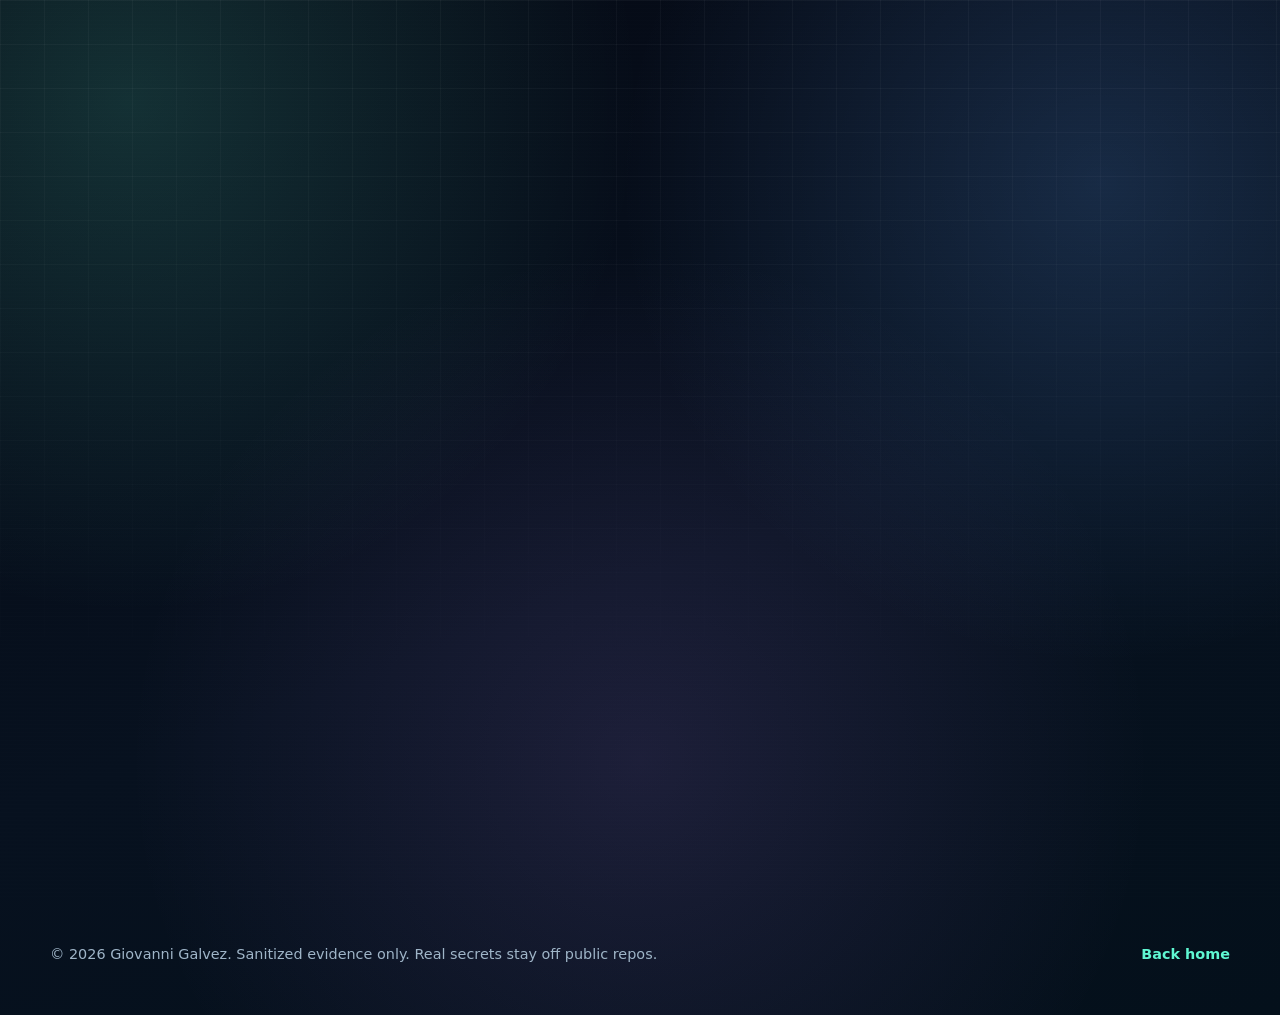
==== vault/index.html @ 8138ce62 "v3 v3" ====
<!doctype html>
<html lang="en">
<head>
  <meta charset="utf-8" />
  <meta name="viewport" content="width=device-width, initial-scale=1" />
  <meta name="description" content="Operator Vault for Giovanni Galvez cybersecurity portfolio evidence and safe training material." />
  <meta name="theme-color" content="#07111f" />
  <title>Operator Vault | Giovanni Galvez</title>
  <link rel="icon" href="../assets/favicon.svg" type="image/svg+xml" />
  <link rel="stylesheet" href="../style.css" />
</head>
<body class="vault-page">
  <div class="site-shell">
    <header class="site-header" data-reveal>
      <a class="brand" href="../index.html#top" aria-label="Giovanni Galvez home">
        <span class="brand-mark" aria-hidden="true">GG</span>
        <span class="brand-copy">
          <span class="brand-name">Giovanni Galvez</span>
          <span class="brand-line">Operator Vault</span>
        </span>
      </a>
      <nav class="site-nav" aria-label="Vault navigation">
        <a href="../index.html#projects">Projects</a>
        <a href="../index.html#vault">Vault Gate</a>
        <a href="../index.html#contact" class="nav-cta">Contact</a>
      </nav>
    </header>

    <main>
      <section class="vault-hero" data-reveal>
        <div class="vault-lock-panel" data-vault-locked>
          <p class="eyebrow">Locked evidence locker</p>
          <h1>Operator Vault</h1>
          <p class="hero-lede">This page is gated by the portfolio CTF. Find the credentials hidden in the homepage source, stylesheet, and script. This is not real authentication; it is a skill-check and presentation layer for sanitized proof.</p>
          <form class="vault-login" autocomplete="off" data-vault-form>
            <label>
              <span>Username</span>
              <input name="username" type="text" placeholder="operator id" required />
            </label>
            <label>
              <span>Password</span>
              <input name="password" type="password" placeholder="passphrase" required />
            </label>
            <button class="button button-primary" type="submit">Unlock vault</button>
            <p class="vault-message" role="status" aria-live="polite">Hint: inspect the main page first.</p>
          </form>
        </div>

        <div class="vault-content-panel" data-vault-unlocked hidden>
          <p class="eyebrow">Access granted</p>
          <h1>Proof Locker</h1>
          <p class="hero-lede">Use this area for redacted, recruiter-safe evidence: score reports, writeups, screenshots, build logs, proof-of-concept notes, and safe threat-intelligence training material.</p>

          <div class="vault-report-grid">
            <a class="vault-report-card" href="reports/ctf-results.html">
              <span>CTF Proof</span>
              <h3>CTF Result Reports & Field Notes</h3>
              <p>Place scoreboards, certificates, challenge notes, command evidence, and redacted screenshots here.</p>
              <em>Open report →</em>
            </a>

            <a class="vault-report-card" href="reports/halehound-build-log.html">
              <span>Hardware</span>
              <h3>ESP32 HaleHound Build Log</h3>
              <p>Flashing workflow, validation notes, device photos, and lessons that feed the larger handheld concept.</p>
              <em>Open report →</em>
            </a>

            <a class="vault-report-card" href="reports/dark-web-training.html">
              <span>Threat Intel</span>
              <h3>Safe Dark Web Threat Intel Training</h3>
              <p>Legal, simulated analyst training: OPSEC, collection discipline, source grading, and reporting format.</p>
              <em>Open report →</em>
            </a>

            <a class="vault-report-card" href="reports/tss-lab-evidence.html">
              <span>Infrastructure</span>
              <h3>TSS Homelab Evidence Checklist</h3>
              <p>Firewall screenshots, VLAN diagrams, AD proof, Linux screenshots, and detection-lab artifacts.</p>
              <em>Open report →</em>
            </a>

            <a class="vault-report-card" href="reports/creator-shield-poc.html">
              <span>Service PoC</span>
              <h3>Creator Shield Proof of Concept</h3>
              <p>Risk intake, public exposure checklists, account hardening evidence, and service delivery samples.</p>
              <em>Open report →</em>
            </a>

            <a class="vault-report-card" href="../assets/evidence/ctf-results-placeholder.svg" target="_blank" rel="noreferrer">
              <span>Evidence</span>
              <h3>Screenshot Drop Zone</h3>
              <p>Replace placeholders in <code>assets/evidence/</code> with PNGs of your real proof.</p>
              <em>Open placeholder →</em>
            </a>
          </div>
        </div>
      </section>
    </main>

    <footer class="site-footer">
      <p>© <span id="year">2026</span> Giovanni Galvez. Sanitized evidence only. Real secrets stay off public repos.</p>
      <a href="../index.html#top">Back home</a>
    </footer>
  </div>

  <script src="../vault.js"></script>
</body>
</html>
---- style.css ----
:root {
  --bg: #050914;
  --bg-2: #07111f;
  --panel: rgba(12, 23, 39, 0.78);
  --panel-strong: rgba(14, 31, 52, 0.95);
  --text: #ecf6ff;
  --muted: #9fb5c8;
  --subtle: #678095;
  --line: rgba(137, 179, 218, 0.18);
  --accent: #5ff7d2;
  --accent-2: #64a8ff;
  --accent-3: #c084fc;
  --danger: #ff5f8a;
  --shadow: 0 24px 80px rgba(0, 0, 0, 0.45);
  --radius: 24px;
  --radius-sm: 14px;
  --max: 1180px;
  /* OPERATOR VAULT CTF CLUE 03/03: password begins with receipts_or */
}

* {
  box-sizing: border-box;
}

html {
  scroll-behavior: smooth;
}

body {
  margin: 0;
  min-height: 100vh;
  font-family: ui-sans-serif, system-ui, -apple-system, BlinkMacSystemFont, "Segoe UI", sans-serif;
  color: var(--text);
  background:
    radial-gradient(circle at 10% 10%, rgba(95, 247, 210, 0.16), transparent 32rem),
    radial-gradient(circle at 86% 18%, rgba(100, 168, 255, 0.18), transparent 30rem),
    radial-gradient(circle at 50% 75%, rgba(192, 132, 252, 0.12), transparent 32rem),
    linear-gradient(160deg, var(--bg), var(--bg-2) 55%, #04101b);
  overflow-x: hidden;
}

body::before {
  content: "";
  position: fixed;
  inset: 0;
  pointer-events: none;
  background-image:
    linear-gradient(rgba(255,255,255,0.035) 1px, transparent 1px),
    linear-gradient(90deg, rgba(255,255,255,0.035) 1px, transparent 1px);
  background-size: 44px 44px;
  mask-image: linear-gradient(to bottom, black, transparent 85%);
  z-index: -2;
}

body::after {
  content: "";
  position: fixed;
  inset: 0;
  pointer-events: none;
  background: repeating-linear-gradient(
    to bottom,
    rgba(255,255,255,0.025),
    rgba(255,255,255,0.025) 1px,
    transparent 1px,
    transparent 4px
  );
  mix-blend-mode: overlay;
  opacity: 0.24;
  z-index: -1;
}

a {
  color: inherit;
  text-decoration: none;
}

button {
  font: inherit;
}

.skip-link {
  position: absolute;
  left: 1rem;
  top: -4rem;
  z-index: 1000;
  padding: 0.75rem 1rem;
  background: var(--accent);
  color: #00130e;
  border-radius: 999px;
  transition: top 180ms ease;
}

.skip-link:focus {
  top: 1rem;
}

.sr-only {
  position: absolute;
  width: 1px;
  height: 1px;
  padding: 0;
  margin: -1px;
  overflow: hidden;
  clip: rect(0, 0, 0, 0);
  white-space: nowrap;
  border: 0;
}

.site-shell {
  width: min(100% - 32px, var(--max));
  margin: 0 auto;
}

.site-header {
  position: sticky;
  top: 16px;
  z-index: 900;
  display: flex;
  align-items: center;
  justify-content: space-between;
  gap: 1rem;
  margin-top: 16px;
  padding: 0.75rem;
  border: 1px solid var(--line);
  border-radius: 999px;
  background: rgba(5, 12, 22, 0.72);
  backdrop-filter: blur(18px);
  box-shadow: 0 12px 40px rgba(0,0,0,0.28);
}

.brand {
  display: inline-flex;
  align-items: center;
  gap: 0.75rem;
  min-width: 0;
}

.brand-mark {
  display: grid;
  place-items: center;
  width: 44px;
  height: 44px;
  flex: 0 0 44px;
  border-radius: 50%;
  color: #00130e;
  font-weight: 900;
  letter-spacing: -0.08em;
  background: linear-gradient(135deg, var(--accent), var(--accent-2));
  box-shadow: 0 0 28px rgba(95, 247, 210, 0.34);
}

.brand-copy {
  display: grid;
  line-height: 1.1;
}

.brand-name {
  font-size: 0.95rem;
  font-weight: 800;
}

.brand-line {
  color: var(--muted);
  font-size: 0.76rem;
}

.site-nav {
  display: flex;
  align-items: center;
  gap: 0.25rem;
}

.site-nav a {
  color: var(--muted);
  font-size: 0.92rem;
  padding: 0.72rem 0.95rem;
  border-radius: 999px;
  transition: color 180ms ease, background 180ms ease;
}

.site-nav a:hover,
.site-nav a:focus-visible {
  color: var(--text);
  background: rgba(255,255,255,0.07);
  outline: none;
}

.site-nav .nav-cta {
  color: #021310;
  background: var(--accent);
  font-weight: 800;
}

.site-nav .nav-cta:hover,
.site-nav .nav-cta:focus-visible {
  color: #021310;
  background: #8fffe2;
}

.nav-toggle {
  display: none;
  width: 44px;
  height: 44px;
  border: 1px solid var(--line);
  border-radius: 50%;
  background: rgba(255,255,255,0.04);
  color: var(--text);
}

.nav-toggle span:not(.sr-only) {
  display: block;
  width: 18px;
  height: 2px;
  margin: 4px auto;
  background: currentColor;
  border-radius: 999px;
}

.section {
  padding: 96px 0;
}

.section-grid {
  display: grid;
  grid-template-columns: minmax(0, 1fr) minmax(320px, 0.82fr);
  gap: clamp(2rem, 6vw, 5rem);
  align-items: center;
}

.hero {
  min-height: calc(100vh - 88px);
  padding: 74px 0 64px;
}

.eyebrow {
  display: inline-flex;
  align-items: center;
  gap: 0.5rem;
  margin: 0 0 1rem;
  color: var(--accent);
  font-size: 0.78rem;
  font-weight: 900;
  letter-spacing: 0.14em;
  text-transform: uppercase;
}

.pulse-dot {
  width: 0.62rem;
  height: 0.62rem;
  border-radius: 999px;
  background: var(--accent);
  box-shadow: 0 0 0 0 rgba(95, 247, 210, 0.62);
  animation: pulse 1.7s infinite;
}

@keyframes pulse {
  70% { box-shadow: 0 0 0 12px rgba(95, 247, 210, 0); }
  100% { box-shadow: 0 0 0 0 rgba(95, 247, 210, 0); }
}

h1, h2, h3, p {
  margin-top: 0;
}

h1 {
  max-width: 920px;
  margin-bottom: 1.35rem;
  font-size: clamp(3rem, 8vw, 6.85rem);
  line-height: 0.88;
  letter-spacing: -0.075em;
}

h2 {
  margin-bottom: 1rem;
  font-size: clamp(2rem, 4.8vw, 4.45rem);
  line-height: 0.95;
  letter-spacing: -0.06em;
}

h3 {
  margin-bottom: 0.75rem;
  font-size: 1.18rem;
  letter-spacing: -0.025em;
}

.hero-lede,
.section-heading p,
.contact-card p {
  max-width: 760px;
  color: var(--muted);
  font-size: clamp(1rem, 2vw, 1.18rem);
  line-height: 1.75;
}

.hero-actions,
.contact-actions {
  display: flex;
  flex-wrap: wrap;
  gap: 0.9rem;
  margin: 2rem 0;
}

.button {
  display: inline-flex;
  align-items: center;
  justify-content: center;
  min-height: 48px;
  padding: 0.85rem 1.15rem;
  border-radius: 999px;
  border: 1px solid var(--line);
  font-weight: 850;
  transition: transform 180ms ease, border-color 180ms ease, background 180ms ease, box-shadow 180ms ease;
}

.button:hover,
.button:focus-visible {
  transform: translateY(-2px);
  outline: none;
}

.button-primary {
  color: #021310;
  background: linear-gradient(135deg, var(--accent), #9fffe6);
  box-shadow: 0 16px 42px rgba(95, 247, 210, 0.18);
}

.button-ghost {
  color: var(--text);
  background: rgba(255,255,255,0.045);
}

.button-ghost:hover,
.button-ghost:focus-visible {
  border-color: rgba(95, 247, 210, 0.5);
  background: rgba(95, 247, 210, 0.08);
}

.trust-row {
  display: flex;
  flex-wrap: wrap;
  gap: 0.6rem;
  color: var(--muted);
}

.trust-row span {
  padding: 0.45rem 0.7rem;
  border: 1px solid var(--line);
  border-radius: 999px;
  background: rgba(255,255,255,0.035);
  font-size: 0.82rem;
}

.hero-panel {
  min-height: 520px;
  display: grid;
  place-items: center;
}

.orbital-card {
  position: relative;
  width: min(100%, 520px);
  aspect-ratio: 1;
  display: grid;
  place-items: center;
}

.orbit {
  position: absolute;
  inset: 6%;
  border: 1px solid rgba(95, 247, 210, 0.25);
  border-radius: 40% 60% 52% 48%;
  animation: rotate 18s linear infinite;
}

.orbit-two {
  inset: 14%;
  border-color: rgba(100, 168, 255, 0.26);
  border-radius: 58% 42% 48% 52%;
  animation-duration: 12s;
  animation-direction: reverse;
}

@keyframes rotate {
  to { transform: rotate(360deg); }
}

.operator-card {
  position: relative;
  width: min(92%, 430px);
  min-height: 400px;
  padding: 1.1rem;
  border: 1px solid var(--line);
  border-radius: 32px;
  background:
    linear-gradient(180deg, rgba(255,255,255,0.09), transparent 42%),
    rgba(8, 20, 35, 0.8);
  box-shadow: var(--shadow), inset 0 1px rgba(255,255,255,0.08);
  backdrop-filter: blur(18px);
  overflow: hidden;
}

.operator-card::before {
  content: "";
  position: absolute;
  inset: -40%;
  background: conic-gradient(from 90deg, transparent, rgba(95,247,210,0.12), transparent, rgba(100,168,255,0.12), transparent);
  animation: rotate 20s linear infinite;
  z-index: -1;
}

.operator-topline {
  display: flex;
  align-items: center;
  gap: 0.55rem;
  color: var(--muted);
  font-size: 0.86rem;
  margin-bottom: 1rem;
}

.status-light {
  width: 0.7rem;
  height: 0.7rem;
  border-radius: 50%;
  background: var(--accent);
  box-shadow: 0 0 18px rgba(95,247,210,0.7);
}

.terminal-window {
  border: 1px solid rgba(95,247,210,0.18);
  border-radius: 22px;
  background: rgba(1, 6, 12, 0.8);
  overflow: hidden;
}

.terminal-bar {
  display: flex;
  gap: 0.42rem;
  padding: 0.85rem;
  border-bottom: 1px solid rgba(255,255,255,0.08);
}

.terminal-bar span {
  width: 0.68rem;
  height: 0.68rem;
  border-radius: 50%;
  background: var(--subtle);
}

.terminal-bar span:nth-child(1) { background: var(--danger); }
.terminal-bar span:nth-child(2) { background: #ffd166; }
.terminal-bar span:nth-child(3) { background: var(--accent); }

pre {
  margin: 0;
  min-height: 176px;
  padding: 1rem;
  color: #bdfced;
  font: 500 0.91rem/1.75 ui-monospace, SFMono-Regular, Menlo, Monaco, Consolas, monospace;
  white-space: pre-wrap;
}

.signal-grid {
  display: grid;
  grid-template-columns: repeat(4, 1fr);
  gap: 0.7rem;
  margin-top: 1rem;
}

.signal-grid span {
  height: 50px;
  border: 1px solid rgba(255,255,255,0.09);
  border-radius: 16px;
  background:
    radial-gradient(circle at 30% 30%, rgba(95,247,210,0.18), transparent 55%),
    rgba(255,255,255,0.035);
}

.strip {
  display: grid;
  grid-template-columns: repeat(4, 1fr);
  gap: 1rem;
  padding: 1rem;
  border: 1px solid var(--line);
  border-radius: var(--radius);
  background: rgba(255,255,255,0.04);
  box-shadow: var(--shadow);
}

.metrics article {
  padding: 1.1rem;
  border-radius: 18px;
  background: rgba(255,255,255,0.04);
}

.metrics strong {
  display: block;
  margin-bottom: 0.35rem;
  font-size: clamp(1.8rem, 4vw, 3rem);
  line-height: 1;
  letter-spacing: -0.055em;
}

.metrics span {
  color: var(--muted);
  font-size: 0.9rem;
  line-height: 1.45;
}

.section-heading.narrow {
  max-width: 880px;
  margin: 0 auto 2rem;
  text-align: center;
}

.timeline {
  position: relative;
  display: grid;
  gap: 1rem;
}

.timeline::before {
  content: "";
  position: absolute;
  left: 1.1rem;
  top: 1rem;
  bottom: 1rem;
  width: 1px;
  background: linear-gradient(var(--accent), var(--accent-2), transparent);
}

.timeline-item {
  position: relative;
  padding: 1.3rem 1.3rem 1.3rem 3.2rem;
  border: 1px solid var(--line);
  border-radius: var(--radius-sm);
  background: var(--panel);
  backdrop-filter: blur(14px);
}

.timeline-item::before {
  content: "";
  position: absolute;
  left: 0.82rem;
  top: 1.5rem;
  width: 0.62rem;
  height: 0.62rem;
  border-radius: 50%;
  background: var(--accent);
  box-shadow: 0 0 18px rgba(95,247,210,0.55);
}

.timeline-kicker,
.card-topline,
.briefing-list span {
  color: var(--accent);
  font-size: 0.74rem;
  font-weight: 900;
  letter-spacing: 0.12em;
  text-transform: uppercase;
}

.timeline-item p,
.project-card p,
.project-card li,
.capability-grid p,
.briefing-list em,
.site-footer {
  color: var(--muted);
  line-height: 1.65;
}

.project-filters {
  display: flex;
  flex-wrap: wrap;
  justify-content: center;
  gap: 0.7rem;
  margin: 2rem 0;
}

.chip {
  border: 1px solid var(--line);
  border-radius: 999px;
  padding: 0.68rem 0.95rem;
  color: var(--muted);
  background: rgba(255,255,255,0.04);
  cursor: pointer;
  transition: border-color 180ms ease, background 180ms ease, color 180ms ease, transform 180ms ease;
}

.chip:hover,
.chip:focus-visible,
.chip.is-active {
  color: var(--text);
  border-color: rgba(95,247,210,0.55);
  background: rgba(95,247,210,0.1);
  outline: none;
  transform: translateY(-1px);
}

.project-grid,
.capability-grid {
  display: grid;
  grid-template-columns: repeat(3, 1fr);
  gap: 1rem;
}

.project-card,
.capability-grid article {
  position: relative;
  min-height: 100%;
  padding: 1.35rem;
  border: 1px solid var(--line);
  border-radius: var(--radius);
  background:
    linear-gradient(180deg, rgba(255,255,255,0.07), transparent 45%),
    var(--panel);
  box-shadow: 0 12px 42px rgba(0,0,0,0.22);
  overflow: hidden;
  transition: transform 180ms ease, border-color 180ms ease, opacity 180ms ease;
}

.project-card::after,
.capability-grid article::after {
  content: "";
  position: absolute;
  inset: auto -20% -40% 28%;
  height: 150px;
  background: radial-gradient(circle, rgba(95,247,210,0.12), transparent 70%);
  pointer-events: none;
}

.project-card:hover,
.capability-grid article:hover {
  transform: translateY(-4px);
  border-color: rgba(95,247,210,0.45);
}

.project-card.is-hidden {
  display: none;
}

.card-topline {
  display: flex;
  justify-content: space-between;
  gap: 1rem;
  margin-bottom: 1.15rem;
}

.project-card ul {
  margin: 1rem 0 1.1rem;
  padding-left: 1.1rem;
}

.text-button {
  display: inline-flex;
  color: var(--accent);
  border: 0;
  padding: 0;
  background: transparent;
  font-weight: 900;
  cursor: pointer;
}

.text-button::after {
  content: " →";
  transition: transform 160ms ease;
}

.text-button:hover::after,
.text-button:focus-visible::after {
  transform: translateX(3px);
}

.lab-map {
  padding: 1.3rem;
  border: 1px solid var(--line);
  border-radius: 32px;
  background: rgba(255,255,255,0.045);
  box-shadow: var(--shadow);
}

.map-node {
  display: grid;
  place-items: center;
  min-height: 92px;
  padding: 1rem;
  border: 1px solid rgba(95,247,210,0.24);
  border-radius: 22px;
  background:
    radial-gradient(circle at 50% 0, rgba(95,247,210,0.16), transparent 58%),
    rgba(4, 12, 22, 0.74);
  text-align: center;
  font-weight: 900;
}

.map-node span,
.branch small {
  color: var(--muted);
  font-size: 0.82rem;
  font-weight: 600;
}

.internet {
  border-color: rgba(100,168,255,0.34);
}

.firewall {
  border-color: rgba(255,209,102,0.35);
}

.map-line {
  width: 2px;
  height: 48px;
  margin: 0.6rem auto;
  background: linear-gradient(var(--accent-2), var(--accent));
}

.map-branches {
  display: grid;
  grid-template-columns: repeat(4, 1fr);
  gap: 0.85rem;
  margin-top: 1rem;
}

.branch {
  display: grid;
  gap: 0.7rem;
}

.branch small {
  text-align: center;
  line-height: 1.35;
}

.capability-grid article {
  min-height: 240px;
}

.cap-icon {
  display: inline-grid;
  place-items: center;
  width: 46px;
  height: 46px;
  margin-bottom: 1rem;
  border-radius: 16px;
  color: #021310;
  background: var(--accent);
  font-weight: 950;
}

.briefing-list {
  display: grid;
  gap: 1rem;
}

.briefing-list a {
  display: grid;
  gap: 0.35rem;
  padding: 1.25rem;
  border: 1px solid var(--line);
  border-radius: var(--radius-sm);
  background: var(--panel);
  transition: transform 180ms ease, border-color 180ms ease;
}

.briefing-list a:hover,
.briefing-list a:focus-visible {
  transform: translateY(-3px);
  border-color: rgba(95,247,210,0.5);
  outline: none;
}

.briefing-list strong {
  font-size: 1.12rem;
}

.briefing-list em {
  font-style: normal;
}



.vault-section {
  padding-top: 32px;
}

.vault-card {
  position: relative;
  display: grid;
  grid-template-columns: minmax(0, 1.05fr) minmax(280px, 0.95fr);
  gap: 1.4rem;
  padding: clamp(1.2rem, 3vw, 2rem);
  border: 1px solid rgba(95, 247, 210, 0.22);
  border-radius: var(--radius);
  background:
    linear-gradient(135deg, rgba(95, 247, 210, 0.12), transparent 28%),
    linear-gradient(140deg, rgba(14, 31, 52, 0.92), rgba(8, 15, 27, 0.86));
  box-shadow: var(--shadow);
  overflow: hidden;
}

.vault-card::before {
  content: "LOCKED // INSPECT // VERIFY";
  position: absolute;
  right: -3.2rem;
  top: 1.25rem;
  transform: rotate(35deg);
  padding: 0.45rem 4rem;
  border: 1px solid rgba(95, 247, 210, 0.22);
  background: rgba(95, 247, 210, 0.08);
  color: rgba(236, 246, 255, 0.38);
  font-size: 0.68rem;
  letter-spacing: 0.18em;
  font-weight: 800;
}

.vault-copy,
.vault-login,
.vault-unlocked {
  position: relative;
  z-index: 1;
}

.vault-copy p {
  color: var(--muted);
  line-height: 1.7;
  max-width: 62ch;
}

.vault-warning {
  border-left: 3px solid var(--accent);
  padding-left: 1rem;
  color: #cfe3f4 !important;
}

.vault-login {
  display: grid;
  gap: 1rem;
  align-self: center;
  padding: 1rem;
  border: 1px solid var(--line);
  border-radius: var(--radius-sm);
  background: rgba(5, 9, 20, 0.54);
}

.vault-login label {
  display: grid;
  gap: 0.45rem;
  color: var(--muted);
  font-size: 0.82rem;
  font-weight: 800;
  letter-spacing: 0.08em;
  text-transform: uppercase;
}

.vault-login input {
  width: 100%;
  padding: 0.9rem 1rem;
  border: 1px solid rgba(137, 179, 218, 0.22);
  border-radius: 14px;
  color: var(--text);
  background: rgba(3, 8, 17, 0.72);
  outline: none;
}

.vault-login input:focus {
  border-color: rgba(95, 247, 210, 0.72);
  box-shadow: 0 0 0 4px rgba(95, 247, 210, 0.11);
}

.vault-message {
  min-height: 2.2rem;
  margin: 0;
  color: var(--muted);
  font-size: 0.9rem;
  line-height: 1.55;
}

.vault-unlocked {
  grid-column: 1 / -1;
  display: flex;
  align-items: center;
  justify-content: space-between;
  gap: 1rem;
  margin-top: 0.8rem;
  padding: 1rem;
  border: 1px solid rgba(95, 247, 210, 0.28);
  border-radius: var(--radius-sm);
  background: rgba(95, 247, 210, 0.08);
}

.vault-unlocked[hidden] {
  display: none;
}

.vault-unlocked strong {
  display: inline-flex;
  align-items: center;
  gap: 0.5rem;
  margin-bottom: 0.2rem;
}

.vault-unlocked p {
  margin: 0;
  color: var(--muted);
}

.vault-page {
  min-height: 100vh;
}

.vault-hero {
  padding: 80px 0 24px;
}

.vault-lock-panel,
.vault-content-panel {
  border: 1px solid var(--line);
  border-radius: var(--radius);
  background: rgba(12, 23, 39, 0.78);
  box-shadow: var(--shadow);
  padding: clamp(1.2rem, 4vw, 2rem);
}

.vault-lock-panel {
  max-width: 760px;
  margin: 0 auto;
}

.vault-report-grid {
  display: grid;
  grid-template-columns: repeat(3, minmax(0, 1fr));
  gap: 1rem;
  margin-top: 1.5rem;
}

.vault-report-card {
  display: grid;
  gap: 0.75rem;
  min-height: 240px;
  padding: 1.15rem;
  border: 1px solid var(--line);
  border-radius: var(--radius-sm);
  background:
    linear-gradient(180deg, rgba(255,255,255,0.045), transparent),
    rgba(5, 9, 20, 0.56);
  transition: transform 180ms ease, border-color 180ms ease, background 180ms ease;
}

.vault-report-card:hover {
  transform: translateY(-4px);
  border-color: rgba(95, 247, 210, 0.45);
  background: rgba(12, 23, 39, 0.86);
}

.vault-report-card span {
  width: max-content;
  padding: 0.25rem 0.55rem;
  border: 1px solid rgba(95, 247, 210, 0.2);
  border-radius: 999px;
  color: var(--accent);
  font-size: 0.72rem;
  font-weight: 800;
  letter-spacing: 0.08em;
  text-transform: uppercase;
}

.vault-report-card h3 {
  margin: 0;
  font-size: 1.15rem;
}

.vault-report-card p {
  margin: 0;
  color: var(--muted);
  line-height: 1.65;
}

.vault-report-card em {
  align-self: end;
  color: #d9ebff;
  font-style: normal;
  font-weight: 800;
}

.report-page {
  min-height: 100vh;
}

.report-shell {
  width: min(100% - 32px, 900px);
  margin: 0 auto;
  padding: 48px 0 80px;
}

.report-card {
  border: 1px solid var(--line);
  border-radius: var(--radius);
  background: rgba(12, 23, 39, 0.82);
  box-shadow: var(--shadow);
  padding: clamp(1.2rem, 4vw, 2.2rem);
}

.report-card h1 {
  font-size: clamp(2.2rem, 8vw, 4rem);
}

.report-card h2 {
  margin-top: 2rem;
  font-size: clamp(1.35rem, 4vw, 2rem);
}

.report-card p,
.report-card li {
  color: var(--muted);
  line-height: 1.75;
}

.report-card code {
  padding: 0.12rem 0.38rem;
  border: 1px solid var(--line);
  border-radius: 7px;
  color: var(--accent);
  background: rgba(5, 9, 20, 0.78);
}

.report-meta {
  display: flex;
  flex-wrap: wrap;
  gap: 0.5rem;
  margin: 1rem 0 1.5rem;
}

.report-meta span {
  padding: 0.35rem 0.7rem;
  border-radius: 999px;
  background: rgba(95, 247, 210, 0.08);
  color: var(--accent);
  font-size: 0.8rem;
  font-weight: 800;
}

.back-link {
  display: inline-flex;
  margin-bottom: 1rem;
  color: var(--muted);
}

.back-link:hover {
  color: var(--text);
}

.contact-section {
  padding-top: 60px;
}

.contact-card {
  padding: clamp(1.4rem, 5vw, 4rem);
  border: 1px solid rgba(95,247,210,0.24);
  border-radius: 36px;
  background:
    radial-gradient(circle at 20% 20%, rgba(95,247,210,0.14), transparent 34%),
    radial-gradient(circle at 82% 12%, rgba(100,168,255,0.14), transparent 34%),
    rgba(255,255,255,0.05);
  box-shadow: var(--shadow);
}

.site-footer {
  display: flex;
  align-items: center;
  justify-content: space-between;
  gap: 1rem;
  padding: 32px 0 48px;
  font-size: 0.9rem;
}

.site-footer p {
  margin: 0;
}

.site-footer a {
  color: var(--accent);
  font-weight: 800;
}

.modal {
  position: fixed;
  inset: 0;
  z-index: 1200;
  display: none;
  padding: 1rem;
}

.modal.is-open {
  display: grid;
  place-items: center;
}

.modal-backdrop {
  position: absolute;
  inset: 0;
  background: rgba(0,0,0,0.68);
  backdrop-filter: blur(10px);
}

.modal-panel {
  position: relative;
  width: min(100%, 860px);
  max-height: min(86vh, 780px);
  overflow: auto;
  padding: clamp(1.3rem, 4vw, 2.4rem);
  border: 1px solid rgba(95,247,210,0.3);
  border-radius: 28px;
  background: var(--panel-strong);
  box-shadow: var(--shadow);
}

.modal-close {
  position: absolute;
  right: 1rem;
  top: 1rem;
  width: 40px;
  height: 40px;
  border: 1px solid var(--line);
  border-radius: 50%;
  color: var(--text);
  background: rgba(255,255,255,0.05);
  cursor: pointer;
}

.modal-panel p {
  color: var(--muted);
  line-height: 1.75;
}

.modal-meta {
  display: flex;
  flex-wrap: wrap;
  gap: 0.55rem;
  margin-top: 1.2rem;
}

.modal-meta span {
  padding: 0.45rem 0.7rem;
  border: 1px solid var(--line);
  border-radius: 999px;
  color: var(--muted);
  font-size: 0.82rem;
}


.modal-evidence {
  display: grid;
  grid-template-columns: repeat(2, minmax(0, 1fr));
  gap: 0.85rem;
  margin-top: 1.35rem;
}

.evidence-card {
  display: grid;
  gap: 0.45rem;
  padding: 0.72rem;
  border: 1px solid var(--line);
  border-radius: 18px;
  background: rgba(255,255,255,0.04);
  transition: transform 180ms ease, border-color 180ms ease;
}

.evidence-card:hover,
.evidence-card:focus-visible {
  transform: translateY(-2px);
  border-color: rgba(95,247,210,0.48);
  outline: none;
}

.evidence-card img {
  width: 100%;
  aspect-ratio: 16 / 9;
  object-fit: cover;
  border-radius: 13px;
  border: 1px solid rgba(255,255,255,0.08);
  background: rgba(0,0,0,0.18);
}

.evidence-card strong {
  color: var(--text);
  font-size: 0.95rem;
}

.evidence-card span {
  color: var(--muted);
  font-size: 0.82rem;
  line-height: 1.45;
}

.evidence-document {
  min-height: 190px;
  align-content: center;
}

.document-icon {
  display: inline-grid;
  place-items: center;
  width: 58px;
  height: 58px;
  border-radius: 18px;
  color: #021310 !important;
  background: var(--accent);
  font-weight: 950;
}

.modal-actions {
  display: flex;
  flex-wrap: wrap;
  gap: 0.75rem;
  margin-top: 1.2rem;
}

.is-disabled {
  opacity: 0.48;
  pointer-events: none;
}

[data-reveal] {
  opacity: 0;
  transform: translateY(18px);
  transition: opacity 600ms ease, transform 600ms ease;
}

[data-reveal].is-visible {
  opacity: 1;
  transform: translateY(0);
}

@media (prefers-reduced-motion: reduce) {
  *, *::before, *::after {
    animation-duration: 0.001ms !important;
    animation-iteration-count: 1 !important;
    scroll-behavior: auto !important;
    transition-duration: 0.001ms !important;
  }
}

@media (max-width: 960px) {
  .site-shell {
    width: min(100% - 24px, var(--max));
  }

  .section-grid,
  .project-grid,
  .capability-grid {
    grid-template-columns: 1fr;
  }

  .hero {
    min-height: auto;
    padding-top: 56px;
  }

  .hero-panel {
    min-height: 420px;
  }

  .strip {
    grid-template-columns: repeat(2, 1fr);
  }

  .map-branches {
    grid-template-columns: 1fr;
  }
}

@media (max-width: 760px) {
  .vault-card { grid-template-columns: 1fr; }
  .vault-unlocked { flex-direction: column; align-items: stretch; }
  .vault-report-grid { grid-template-columns: 1fr; }
  .modal-evidence {
    grid-template-columns: 1fr;
  }

  .site-header {
    top: 8px;
    border-radius: 28px;
  }

  .brand-line {
    display: none;
  }

  .nav-toggle {
    display: block;
  }

  .site-nav {
    position: absolute;
    left: 0;
    right: 0;
    top: calc(100% + 0.6rem);
    display: none;
    flex-direction: column;
    align-items: stretch;
    padding: 0.75rem;
    border: 1px solid var(--line);
    border-radius: 24px;
    background: rgba(5, 12, 22, 0.96);
    box-shadow: var(--shadow);
  }

  .site-nav.is-open {
    display: flex;
  }

  .site-nav a {
    width: 100%;
  }

  .section {
    padding: 72px 0;
  }

  h1 {
    font-size: clamp(2.7rem, 17vw, 4.8rem);
  }

  h2 {
    font-size: clamp(2rem, 11vw, 3.4rem);
  }

  .hero-actions,
  .contact-actions {
    flex-direction: column;
  }

  .button {
    width: 100%;
  }

  .strip {
    grid-template-columns: 1fr;
  }

  .operator-card {
    width: 100%;
    min-height: auto;
  }

  .orbital-card {
    width: 100%;
    aspect-ratio: auto;
  }

  .orbit {
    display: none;
  }

  .site-footer {
    align-items: flex-start;
    flex-direction: column;
  }
}

@media (max-width: 420px) {
  .site-shell {
    width: min(100% - 18px, var(--max));
  }

  .brand-name {
    max-width: 160px;
    overflow: hidden;
    text-overflow: ellipsis;
    white-space: nowrap;
  }

  .signal-grid {
    grid-template-columns: repeat(3, 1fr);
  }

  .project-card,
  .capability-grid article,
  .timeline-item {
    padding: 1.1rem;
  }

  .timeline-item {
    padding-left: 2.6rem;
  }
}
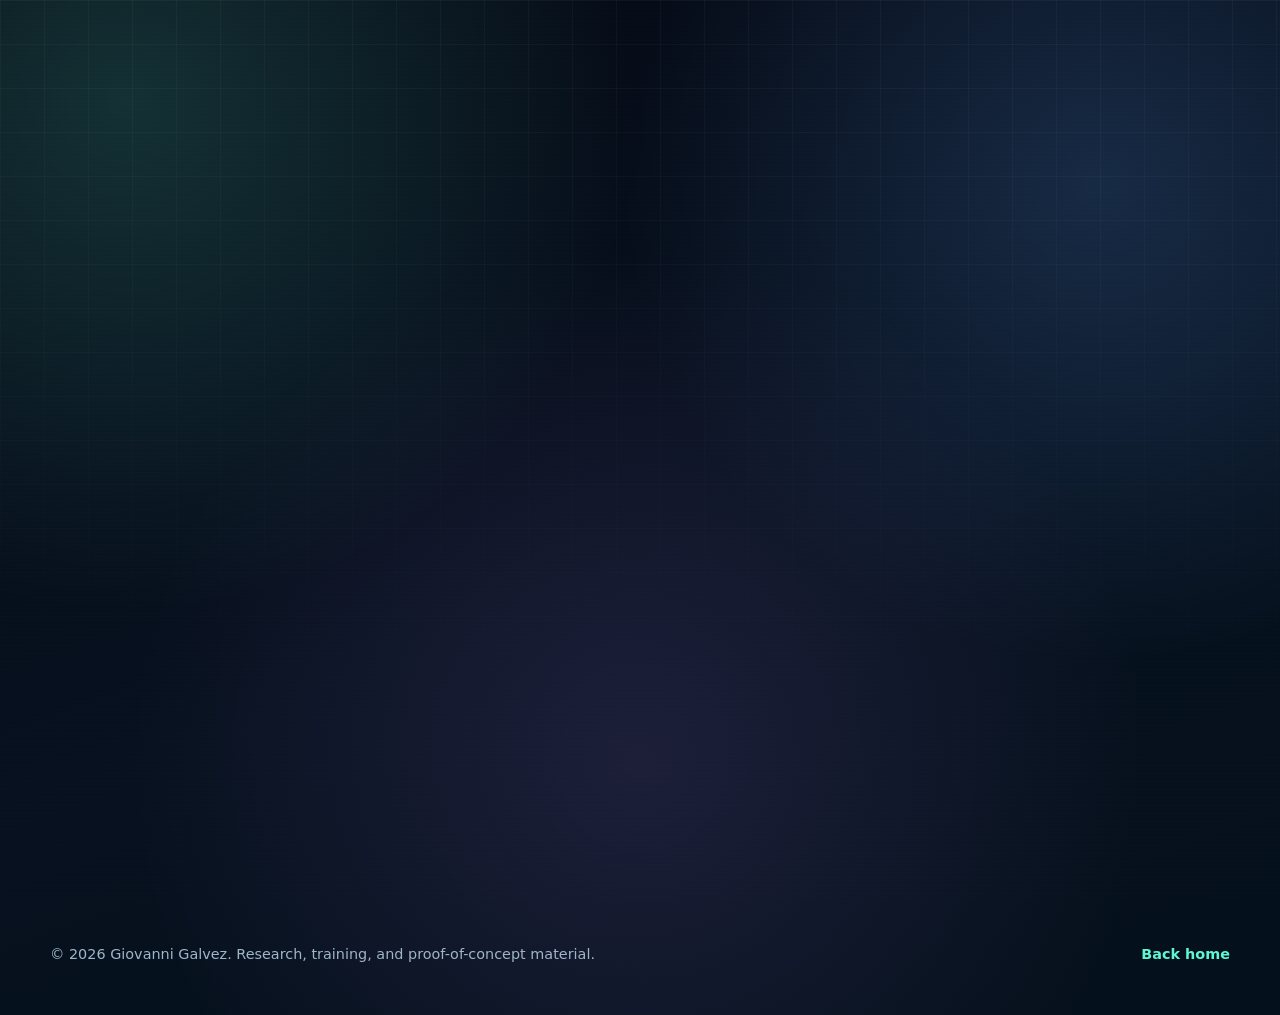
==== commit 2991719c: "v3.3 cleaned and moved CTF results" ====
--- a/vault/index.html
+++ b/vault/index.html
@@ -3,7 +3,7 @@
 <head>
   <meta charset="utf-8" />
   <meta name="viewport" content="width=device-width, initial-scale=1" />
-  <meta name="description" content="Operator Vault for Giovanni Galvez cybersecurity portfolio evidence and safe training material." />
+  <meta name="description" content="Operator Vault for Giovanni Galvez cybersecurity portfolio research artifacts and advanced training material." />
   <meta name="theme-color" content="#07111f" />
   <title>Operator Vault | Giovanni Galvez</title>
   <link rel="icon" href="../assets/favicon.svg" type="image/svg+xml" />
@@ -29,9 +29,9 @@
     <main>
       <section class="vault-hero" data-reveal>
         <div class="vault-lock-panel" data-vault-locked>
-          <p class="eyebrow">Locked evidence locker</p>
+          <p class="eyebrow">Locked research locker</p>
           <h1>Operator Vault</h1>
-          <p class="hero-lede">This page is gated by the portfolio CTF. Find the credentials hidden in the homepage source, stylesheet, and script. This is not real authentication; it is a skill-check and presentation layer for sanitized proof.</p>
+          <p class="hero-lede">A gated challenge for advanced portfolio material: darker-edge intelligence scenarios, hardware field notes, adversary-emulation thinking, and unique proof-of-concept work.</p>
           <form class="vault-login" autocomplete="off" data-vault-form>
             <label>
               <span>Username</span>
@@ -48,50 +48,36 @@
 
         <div class="vault-content-panel" data-vault-unlocked hidden>
           <p class="eyebrow">Access granted</p>
-          <h1>Proof Locker</h1>
-          <p class="hero-lede">Use this area for redacted, recruiter-safe evidence: score reports, writeups, screenshots, build logs, proof-of-concept notes, and safe threat-intelligence training material.</p>
+          <h1>Research Locker</h1>
+          <p class="hero-lede">This area is for the material that benefits from a challenge gate: unconventional research, controlled simulations, field builds, and deeper technical notes.</p>
 
           <div class="vault-report-grid">
-            <a class="vault-report-card" href="reports/ctf-results.html">
-              <span>CTF Proof</span>
-              <h3>CTF Result Reports & Field Notes</h3>
-              <p>Place scoreboards, certificates, challenge notes, command evidence, and redacted screenshots here.</p>
-              <em>Open report →</em>
+            <a class="vault-report-card" href="reports/dark-web-training.html">
+              <span>Threat Intel</span>
+              <h3>Dark Web Threat Intel Training</h3>
+              <p>A simulated analyst case covering OPSEC, collection discipline, source confidence, intelligence gaps, and stakeholder reporting.</p>
+              <em>Open case →</em>
             </a>
 
             <a class="vault-report-card" href="reports/halehound-build-log.html">
               <span>Hardware</span>
-              <h3>ESP32 HaleHound Build Log</h3>
-              <p>Flashing workflow, validation notes, device photos, and lessons that feed the larger handheld concept.</p>
-              <em>Open report →</em>
-            </a>
-
-            <a class="vault-report-card" href="reports/dark-web-training.html">
-              <span>Threat Intel</span>
-              <h3>Safe Dark Web Threat Intel Training</h3>
-              <p>Legal, simulated analyst training: OPSEC, collection discipline, source grading, and reporting format.</p>
-              <em>Open report →</em>
+              <h3>ESP32 HaleHound Field Notes</h3>
+              <p>Build thinking, flashing workflow, validation notes, limitations, and how the device informs the larger handheld concept.</p>
+              <em>Open notes →</em>
             </a>
 
             <a class="vault-report-card" href="reports/tss-lab-evidence.html">
-              <span>Infrastructure</span>
-              <h3>TSS Homelab Evidence Checklist</h3>
-              <p>Firewall screenshots, VLAN diagrams, AD proof, Linux screenshots, and detection-lab artifacts.</p>
-              <em>Open report →</em>
+              <span>Adversary Lab</span>
+              <h3>TSS Controlled Attack Range</h3>
+              <p>Segmented lab architecture, attack-path design, detection logic, and how the range supports repeatable security testing.</p>
+              <em>Open range →</em>
             </a>
 
             <a class="vault-report-card" href="reports/creator-shield-poc.html">
-              <span>Service PoC</span>
+              <span>ATO Simulation</span>
               <h3>Creator Shield Proof of Concept</h3>
-              <p>Risk intake, public exposure checklists, account hardening evidence, and service delivery samples.</p>
-              <em>Open report →</em>
-            </a>
-
-            <a class="vault-report-card" href="../assets/evidence/ctf-results-placeholder.svg" target="_blank" rel="noreferrer">
-              <span>Evidence</span>
-              <h3>Screenshot Drop Zone</h3>
-              <p>Replace placeholders in <code>assets/evidence/</code> with PNGs of your real proof.</p>
-              <em>Open placeholder →</em>
+              <p>Account-takeover risk modeling, exposure reduction, incident prep, and service delivery design for public-facing creators.</p>
+              <em>Open PoC →</em>
             </a>
           </div>
         </div>
@@ -99,7 +85,7 @@
     </main>
 
     <footer class="site-footer">
-      <p>© <span id="year">2026</span> Giovanni Galvez. Sanitized evidence only. Real secrets stay off public repos.</p>
+      <p>© <span id="year">2026</span> Giovanni Galvez. Research, training, and proof-of-concept material.</p>
       <a href="../index.html#top">Back home</a>
     </footer>
   </div>
--- a/style.css
+++ b/style.css
@@ -1385,3 +1385,61 @@
     padding-left: 2.6rem;
   }
 }
+
+.lab-section.section-grid {
+  grid-template-columns: minmax(0, 0.78fr) minmax(560px, 1.22fr);
+}
+
+.lab-map {
+  overflow: hidden;
+}
+
+.map-node,
+.branch {
+  min-width: 0;
+}
+
+.map-node {
+  line-height: 1.3;
+}
+
+.map-branches {
+  grid-template-columns: repeat(2, minmax(0, 1fr));
+}
+
+.branch small {
+  max-width: 22ch;
+  margin-inline: auto;
+}
+
+@media (min-width: 1120px) {
+  .map-branches {
+    grid-template-columns: repeat(4, minmax(0, 1fr));
+  }
+}
+
+@media (max-width: 920px) {
+  .lab-section.section-grid {
+    grid-template-columns: 1fr;
+  }
+
+  .map-branches {
+    grid-template-columns: repeat(2, minmax(0, 1fr));
+  }
+}
+
+@media (max-width: 560px) {
+  .lab-map {
+    padding: 1rem;
+    border-radius: 24px;
+  }
+
+  .map-branches {
+    grid-template-columns: 1fr;
+  }
+
+  .map-node {
+    min-height: 84px;
+    padding: 0.85rem;
+  }
+}
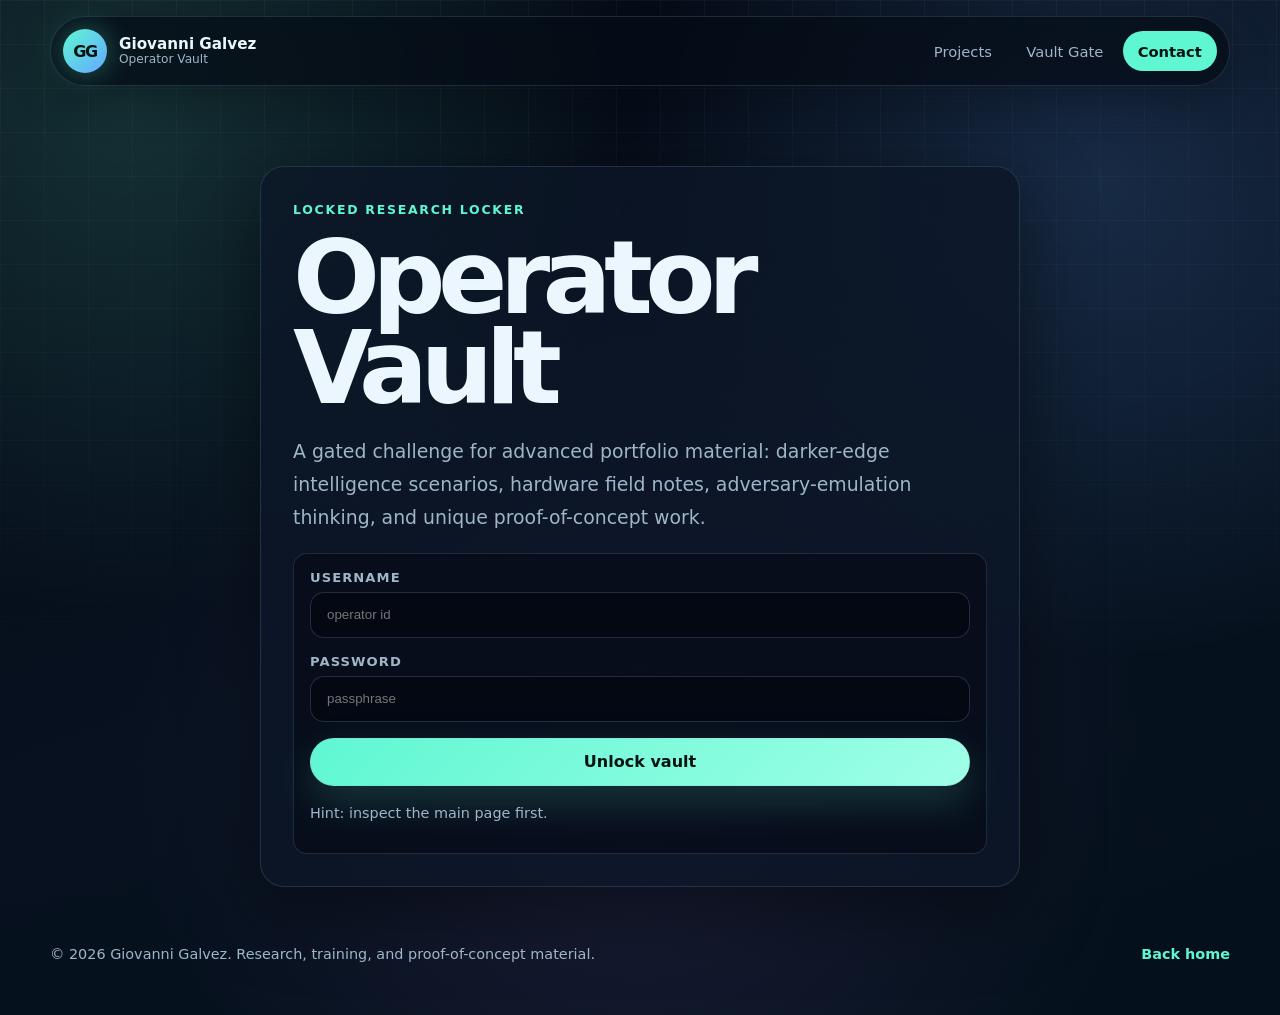
==== commit daac1399: "vault index change shows the vault" ====
--- a/vault/index.html
+++ b/vault/index.html
@@ -11,7 +11,7 @@
 </head>
 <body class="vault-page">
   <div class="site-shell">
-    <header class="site-header" data-reveal>
+    <header class="site-header">
       <a class="brand" href="../index.html#top" aria-label="Giovanni Galvez home">
         <span class="brand-mark" aria-hidden="true">GG</span>
         <span class="brand-copy">
@@ -27,7 +27,7 @@
     </header>
 
     <main>
-      <section class="vault-hero" data-reveal>
+      <section class="vault-hero">
         <div class="vault-lock-panel" data-vault-locked>
           <p class="eyebrow">Locked research locker</p>
           <h1>Operator Vault</h1>
